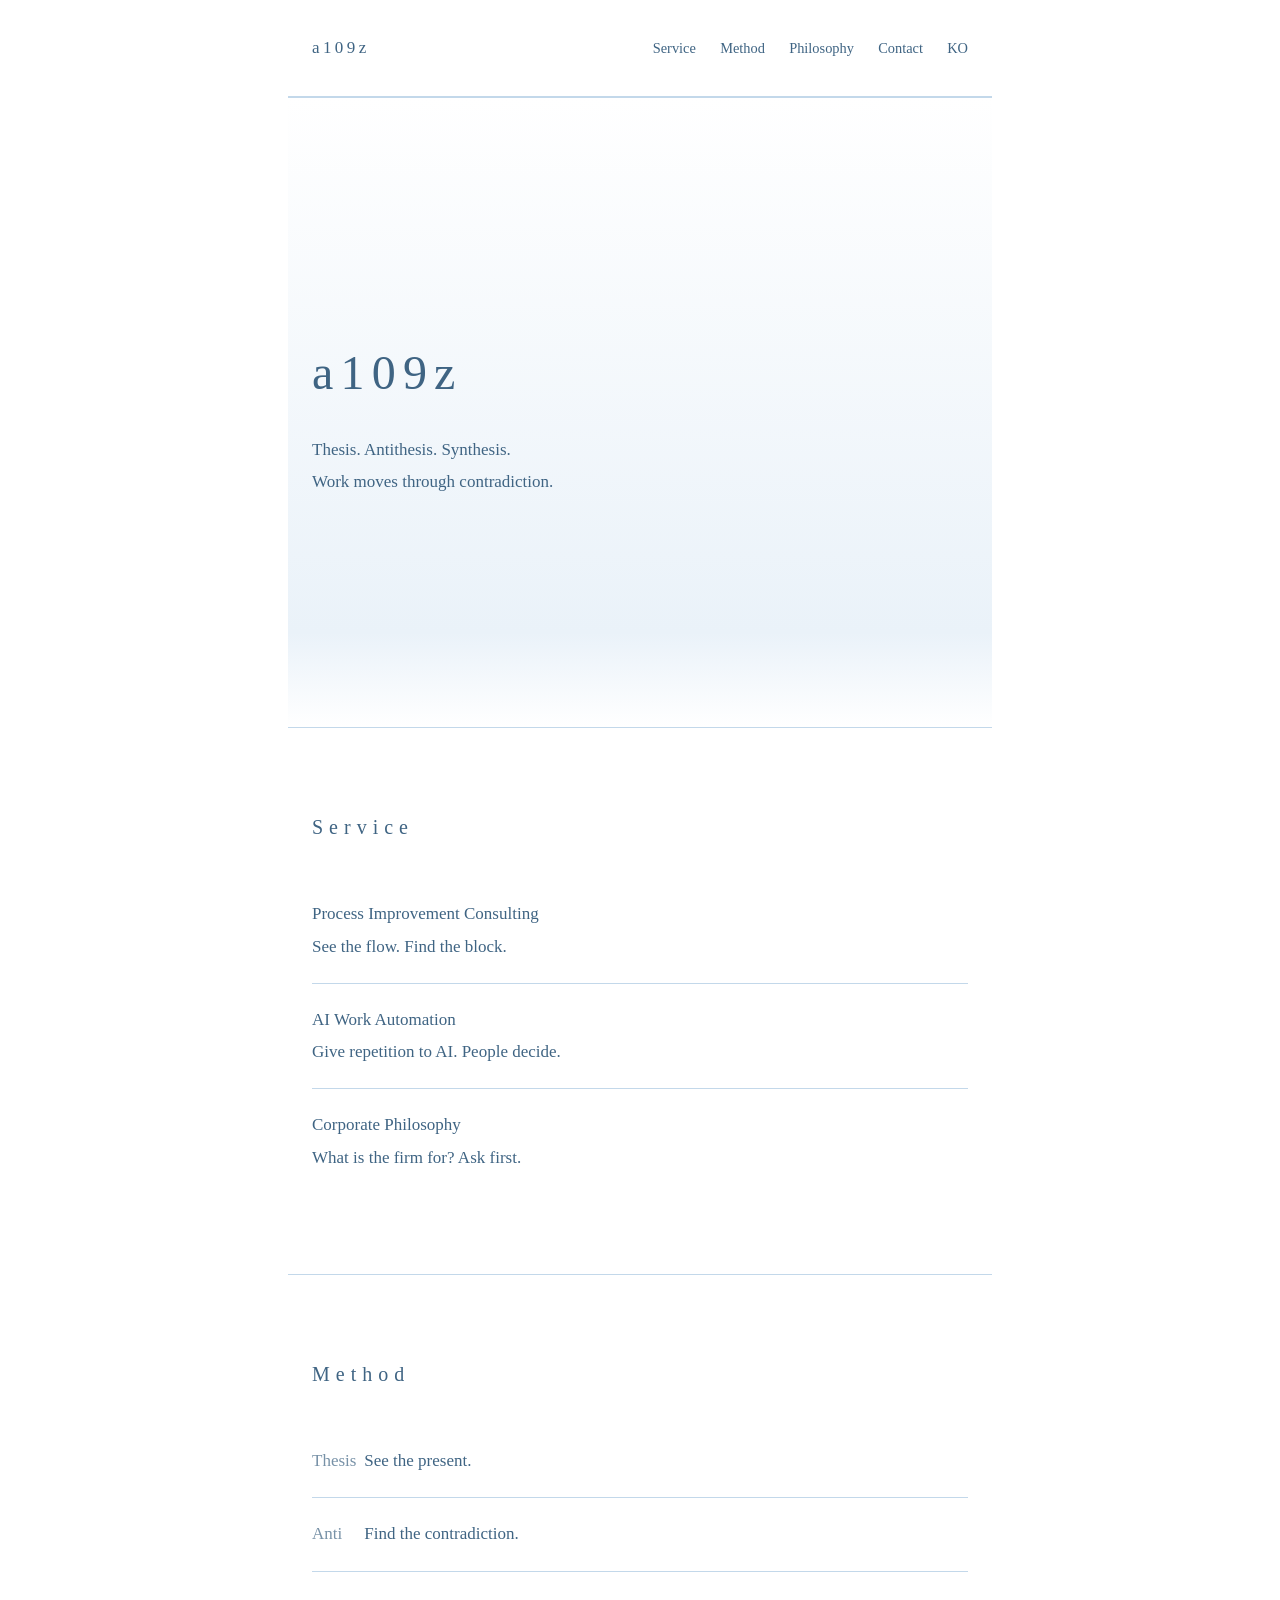
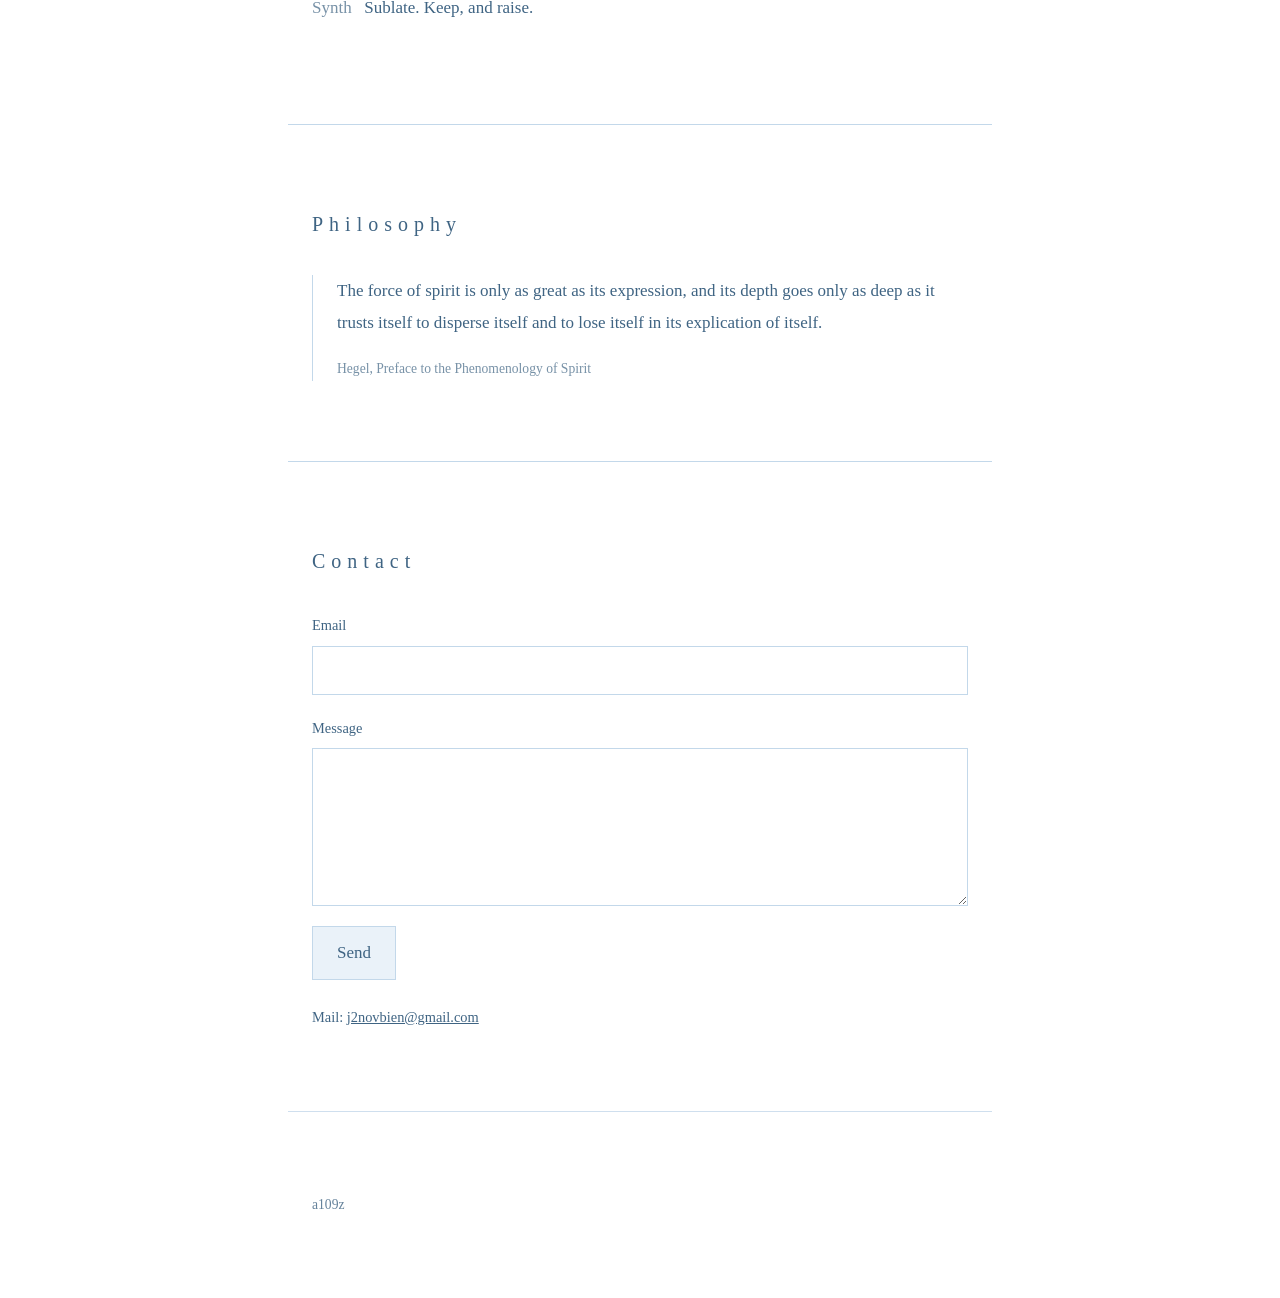
==== en/index.html @ ff3907e1 "Add skeleton homepage (ko, en)" ====
<!doctype html>
<html lang="en">
<head>
  <meta charset="utf-8">
  <meta name="viewport" content="width=device-width, initial-scale=1">
  <title>a109z</title>
  <meta name="description" content="Process improvement. AI work automation. Corporate philosophy.">
  <link rel="stylesheet" href="../style.css">
</head>
<body>
  <header>
    <span class="mark">a109z</span>
    <div>
      <nav style="display:inline">
        <a href="#service">Service</a>
        <a href="#method">Method</a>
        <a href="#philosophy">Philosophy</a>
        <a href="#contact">Contact</a>
      </nav>
      <span class="lang"><a href="../">KO</a></span>
    </div>
  </header>

  <section class="hero" id="top">
    <h1>a109z</h1>
    <p>Thesis. Antithesis. Synthesis.</p>
    <p>Work moves through contradiction.</p>
  </section>

  <section id="service">
    <h2>Service</h2>
    <ul class="list">
      <li><h3>Process Improvement Consulting</h3><p>See the flow. Find the block.</p></li>
      <li><h3>AI Work Automation</h3><p>Give repetition to AI. People decide.</p></li>
      <li><h3>Corporate Philosophy</h3><p>What is the firm for? Ask first.</p></li>
    </ul>
  </section>

  <section id="method">
    <h2>Method</h2>
    <ul class="list">
      <li><span class="tag">Thesis</span> See the present.</li>
      <li><span class="tag">Anti</span> Find the contradiction.</li>
      <li><span class="tag">Synth</span> Sublate. Keep, and raise.</li>
    </ul>
  </section>

  <section id="philosophy">
    <h2>Philosophy</h2>
    <blockquote>
      <p>The force of spirit is only as great as its expression, and its depth goes only as deep as it trusts itself to disperse itself and to lose itself in its explication of itself.</p>
      <cite>Hegel, Preface to the Phenomenology of Spirit</cite>
    </blockquote>
  </section>

  <section id="contact">
    <h2>Contact</h2>
    <form action="https://formspree.io/f/maeowblg" method="POST">
      <label>Email<input type="email" name="email" required></label>
      <label>Message<textarea name="message" rows="5" required></textarea></label>
      <button type="submit">Send</button>
    </form>
    <p class="note">Mail: <a href="mailto:j2novbien@gmail.com">j2novbien@gmail.com</a></p>
  </section>

  <footer>a109z</footer>
</body>
</html>
---- style.css ----
:root {
  --paper: #ffffff;
  --wash: #eaf2f9;
  --line: #c3d8ea;
  --ink: #3f6483;
}

* { box-sizing: border-box; margin: 0; padding: 0; }

html { scroll-behavior: smooth; }

body {
  background: var(--paper);
  color: var(--ink);
  font-family: "Noto Serif KR", "Nanum Myeongjo", "Batang", Georgia, serif;
  line-height: 1.9;
  font-size: 1.0625rem;
}

header, section, footer {
  max-width: 44rem;
  margin: 0 auto;
  padding: 5rem 1.5rem;
}

header {
  display: flex;
  justify-content: space-between;
  align-items: baseline;
  padding-top: 2rem;
  padding-bottom: 2rem;
  border-bottom: 1px solid var(--line);
}

header .mark { letter-spacing: 0.2em; }
nav a, .lang a { color: var(--ink); text-decoration: none; margin-left: 1.25rem; font-size: 0.9rem; }
nav a:hover, .lang a:hover { border-bottom: 1px solid var(--ink); }

h1 { font-size: 3rem; font-weight: 400; letter-spacing: 0.15em; margin-bottom: 1rem; }
h2 { font-size: 1.25rem; font-weight: 400; letter-spacing: 0.3em; margin-bottom: 2rem; }
h3 { font-size: 1.0625rem; font-weight: 400; }

.hero {
  min-height: 70vh;
  display: flex;
  flex-direction: column;
  justify-content: center;
  background: linear-gradient(to bottom, var(--paper), var(--wash) 85%, var(--paper));
}

section { border-top: 1px solid var(--line); }

.list { list-style: none; }
.list li { padding: 1.25rem 0; border-bottom: 1px solid var(--line); }
.list li:last-child { border-bottom: 0; }
.list .tag { display: inline-block; min-width: 3rem; opacity: 0.7; }

blockquote { border-left: 1px solid var(--line); padding-left: 1.5rem; }
blockquote p { margin-bottom: 1rem; }
cite { display: block; font-size: 0.85rem; opacity: 0.7; font-style: normal; }

form { display: grid; gap: 1.25rem; }
label { display: grid; gap: 0.4rem; font-size: 0.9rem; }
input, textarea {
  font: inherit; color: var(--ink); background: var(--paper);
  border: 1px solid var(--line); padding: 0.6rem 0.75rem; border-radius: 0;
}
input:focus, textarea:focus { outline: 0; background: var(--wash); }
button {
  font: inherit; color: var(--ink); background: var(--wash);
  border: 1px solid var(--line); padding: 0.6rem 1.5rem; cursor: pointer; justify-self: start;
}
button:hover { background: var(--line); }
.note { margin-top: 1.5rem; font-size: 0.9rem; }
.note a { color: var(--ink); }

footer { border-top: 1px solid var(--line); font-size: 0.85rem; opacity: 0.8; }

@media (max-width: 40rem) {
  h1 { font-size: 2.25rem; }
  section { padding: 3.5rem 1.25rem; }
}
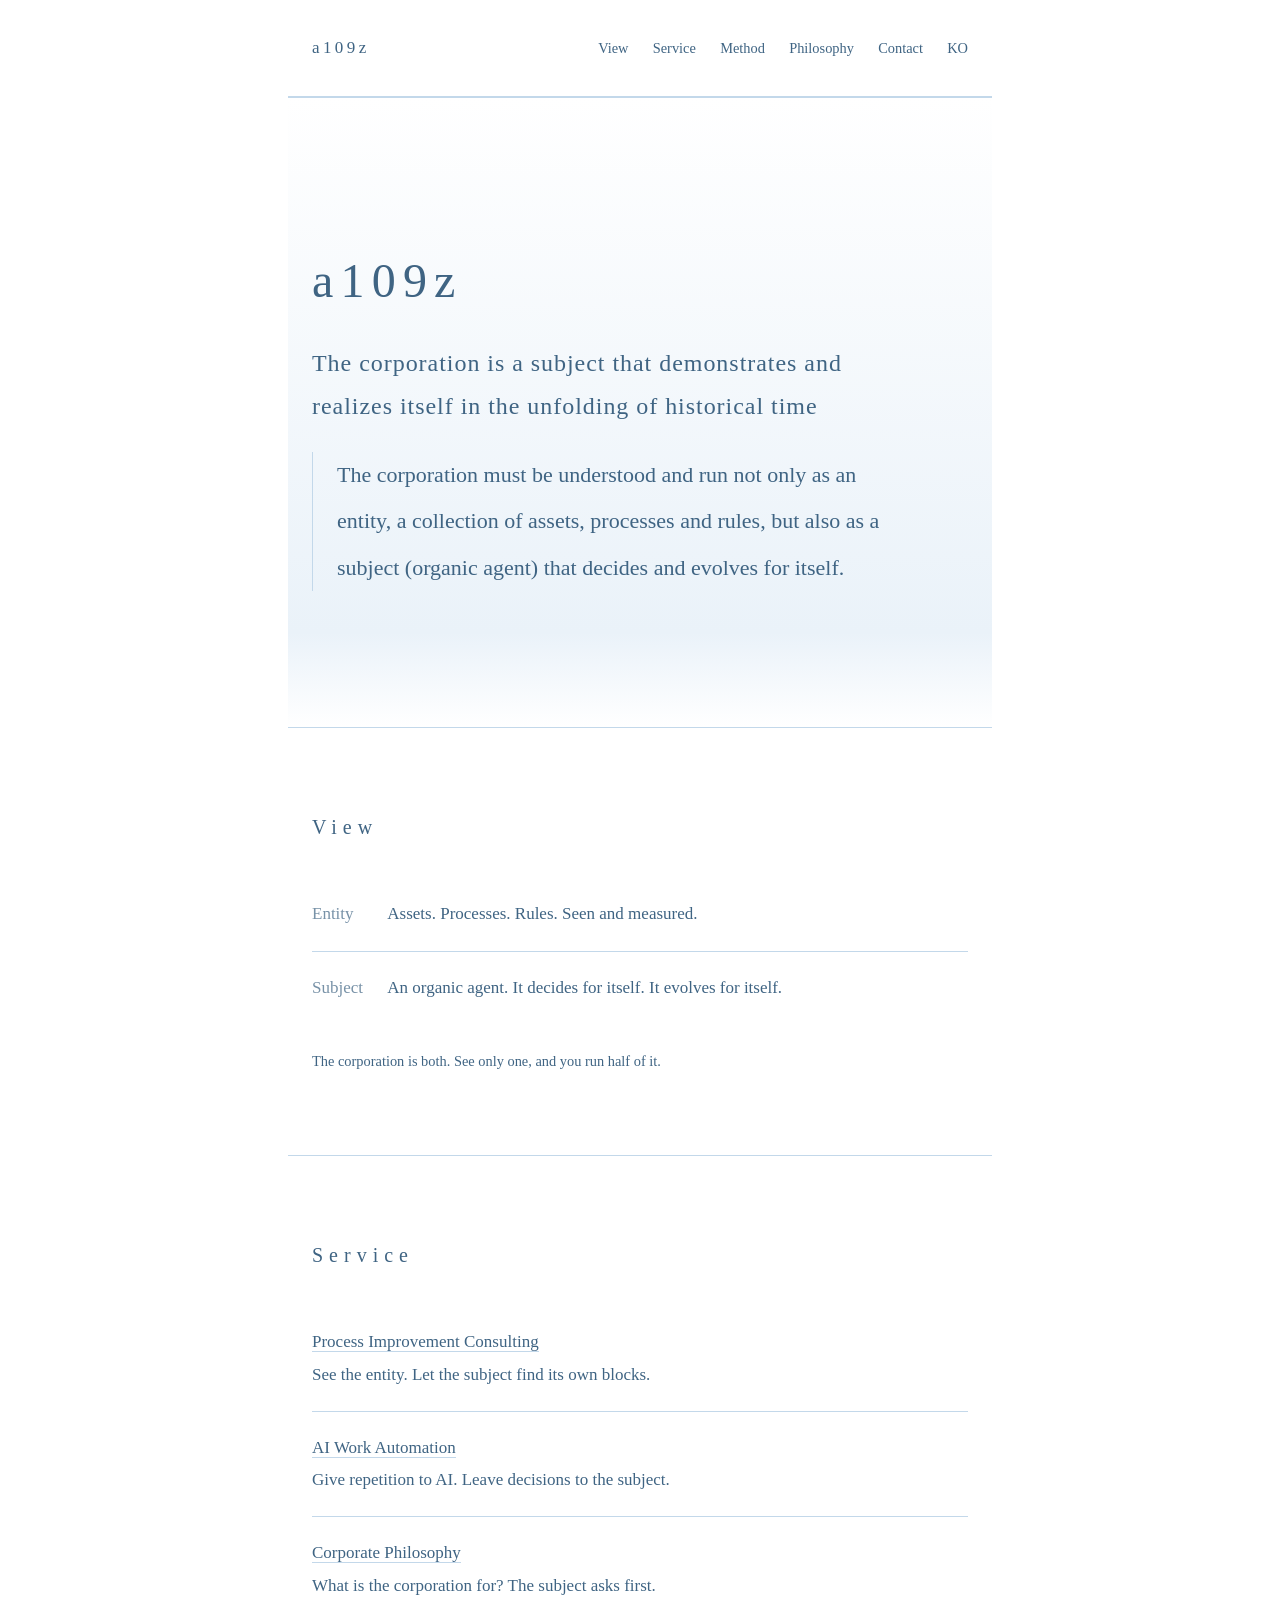
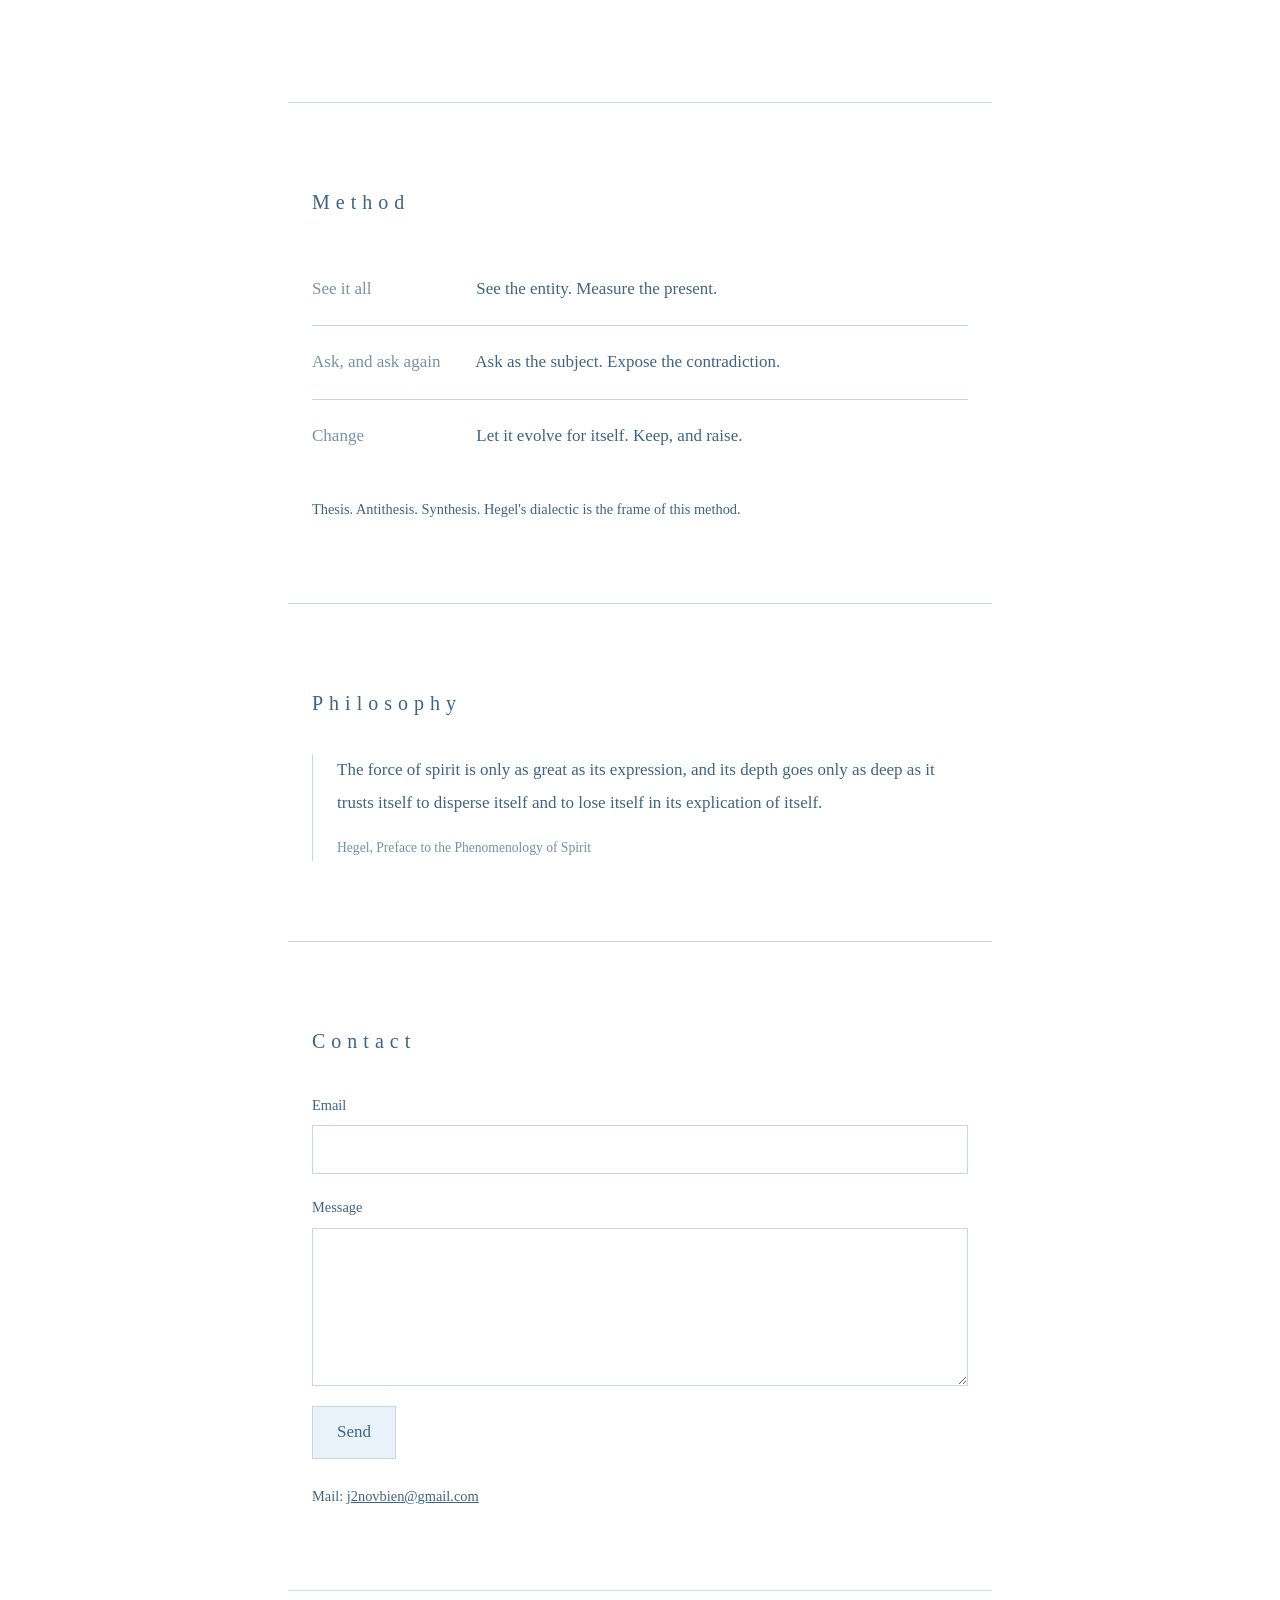
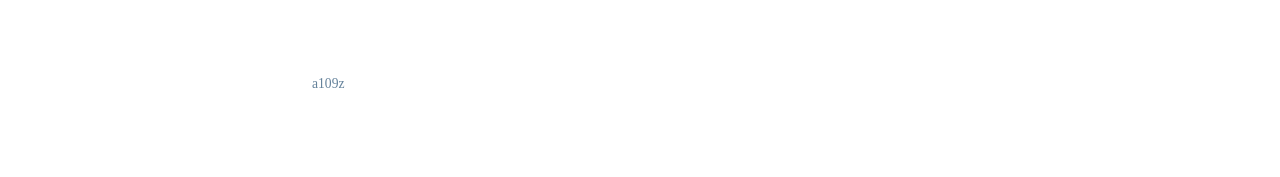
==== commit 01044ce7: "v1: 출발점 문장 적용, 서비스 상세 페이지 6개(한/영) 추가 Co-Authored-By: Claude Sonnet 5.5 <noreply@anthropic.com>" ====
--- a/en/index.html
+++ b/en/index.html
@@ -12,6 +12,7 @@
     <span class="mark">a109z</span>
     <div>
       <nav style="display:inline">
+        <a href="#view">View</a>
         <a href="#service">Service</a>
         <a href="#method">Method</a>
         <a href="#philosophy">Philosophy</a>
@@ -23,26 +24,36 @@
 
   <section class="hero" id="top">
     <h1>a109z</h1>
-    <p>Thesis. Antithesis. Synthesis.</p>
-    <p>Work moves through contradiction.</p>
+    <p class="tagline">The corporation is a subject that demonstrates and realizes itself in the unfolding of historical time</p>
+    <p class="premise">The corporation must be understood and run not only as an entity, a collection of assets, processes and rules, but also as a subject (organic agent) that decides and evolves for itself.</p>
+  </section>
+
+  <section id="view">
+    <h2>View</h2>
+    <ul class="list pair">
+      <li><span class="tag">Entity</span> Assets. Processes. Rules. Seen and measured.</li>
+      <li><span class="tag">Subject</span> An organic agent. It decides for itself. It evolves for itself.</li>
+    </ul>
+    <p class="note">The corporation is both. See only one, and you run half of it.</p>
   </section>
 
   <section id="service">
     <h2>Service</h2>
     <ul class="list">
-      <li><h3>Process Improvement Consulting</h3><p>See the flow. Find the block.</p></li>
-      <li><h3>AI Work Automation</h3><p>Give repetition to AI. People decide.</p></li>
-      <li><h3>Corporate Philosophy</h3><p>What is the firm for? Ask first.</p></li>
+      <li><h3><a href="process.html">Process Improvement Consulting</a></h3><p>See the entity. Let the subject find its own blocks.</p></li>
+      <li><h3><a href="automation.html">AI Work Automation</a></h3><p>Give repetition to AI. Leave decisions to the subject.</p></li>
+      <li><h3><a href="corporate.html">Corporate Philosophy</a></h3><p>What is the corporation for? The subject asks first.</p></li>
     </ul>
   </section>
 
   <section id="method">
     <h2>Method</h2>
     <ul class="list">
-      <li><span class="tag">Thesis</span> See the present.</li>
-      <li><span class="tag">Anti</span> Find the contradiction.</li>
-      <li><span class="tag">Synth</span> Sublate. Keep, and raise.</li>
+      <li><span class="tag">See it all</span> See the entity. Measure the present.</li>
+      <li><span class="tag">Ask, and ask again</span> Ask as the subject. Expose the contradiction.</li>
+      <li><span class="tag">Change</span> Let it evolve for itself. Keep, and raise.</li>
     </ul>
+    <p class="note">Thesis. Antithesis. Synthesis. Hegel's dialectic is the frame of this method.</p>
   </section>
 
   <section id="philosophy">
--- a/style.css
+++ b/style.css
@@ -55,6 +55,21 @@
 .list li:last-child { border-bottom: 0; }
 .list .tag { display: inline-block; min-width: 3rem; opacity: 0.7; }
 
+header a.mark { color: var(--ink); text-decoration: none; }
+h3 a { color: var(--ink); text-decoration: none; border-bottom: 1px solid var(--line); }
+h3 a:hover { border-bottom-color: var(--ink); }
+.page h1 { font-size: 2.25rem; }
+.tagline { font-size: 1.5rem; letter-spacing: 0.04em; line-height: 1.8; max-width: 36rem; }
+.premise { font-size: 1.375rem; line-height: 2.1; max-width: 36rem; margin-top: 1.5rem; padding-left: 1.5rem; border-left: 1px solid var(--line); }
+.page .premise { font-size: 1.125rem; }
+.pair .tag { min-width: 4.5rem; }
+#method .tag { min-width: 9.5rem; margin-right: 0.5rem; }
+h2 .tag { margin-right: 1rem; opacity: 0.7; }
+.steps { padding-left: 1.5rem; }
+.steps li { padding: 1rem 0; border-bottom: 1px solid var(--line); }
+.steps li:last-child { border-bottom: 0; }
+#contact a { color: var(--ink); }
+
 blockquote { border-left: 1px solid var(--line); padding-left: 1.5rem; }
 blockquote p { margin-bottom: 1rem; }
 cite { display: block; font-size: 0.85rem; opacity: 0.7; font-style: normal; }
@@ -78,5 +93,6 @@
 
 @media (max-width: 40rem) {
   h1 { font-size: 2.25rem; }
+  .premise { font-size: 1.125rem; }
   section { padding: 3.5rem 1.25rem; }
 }
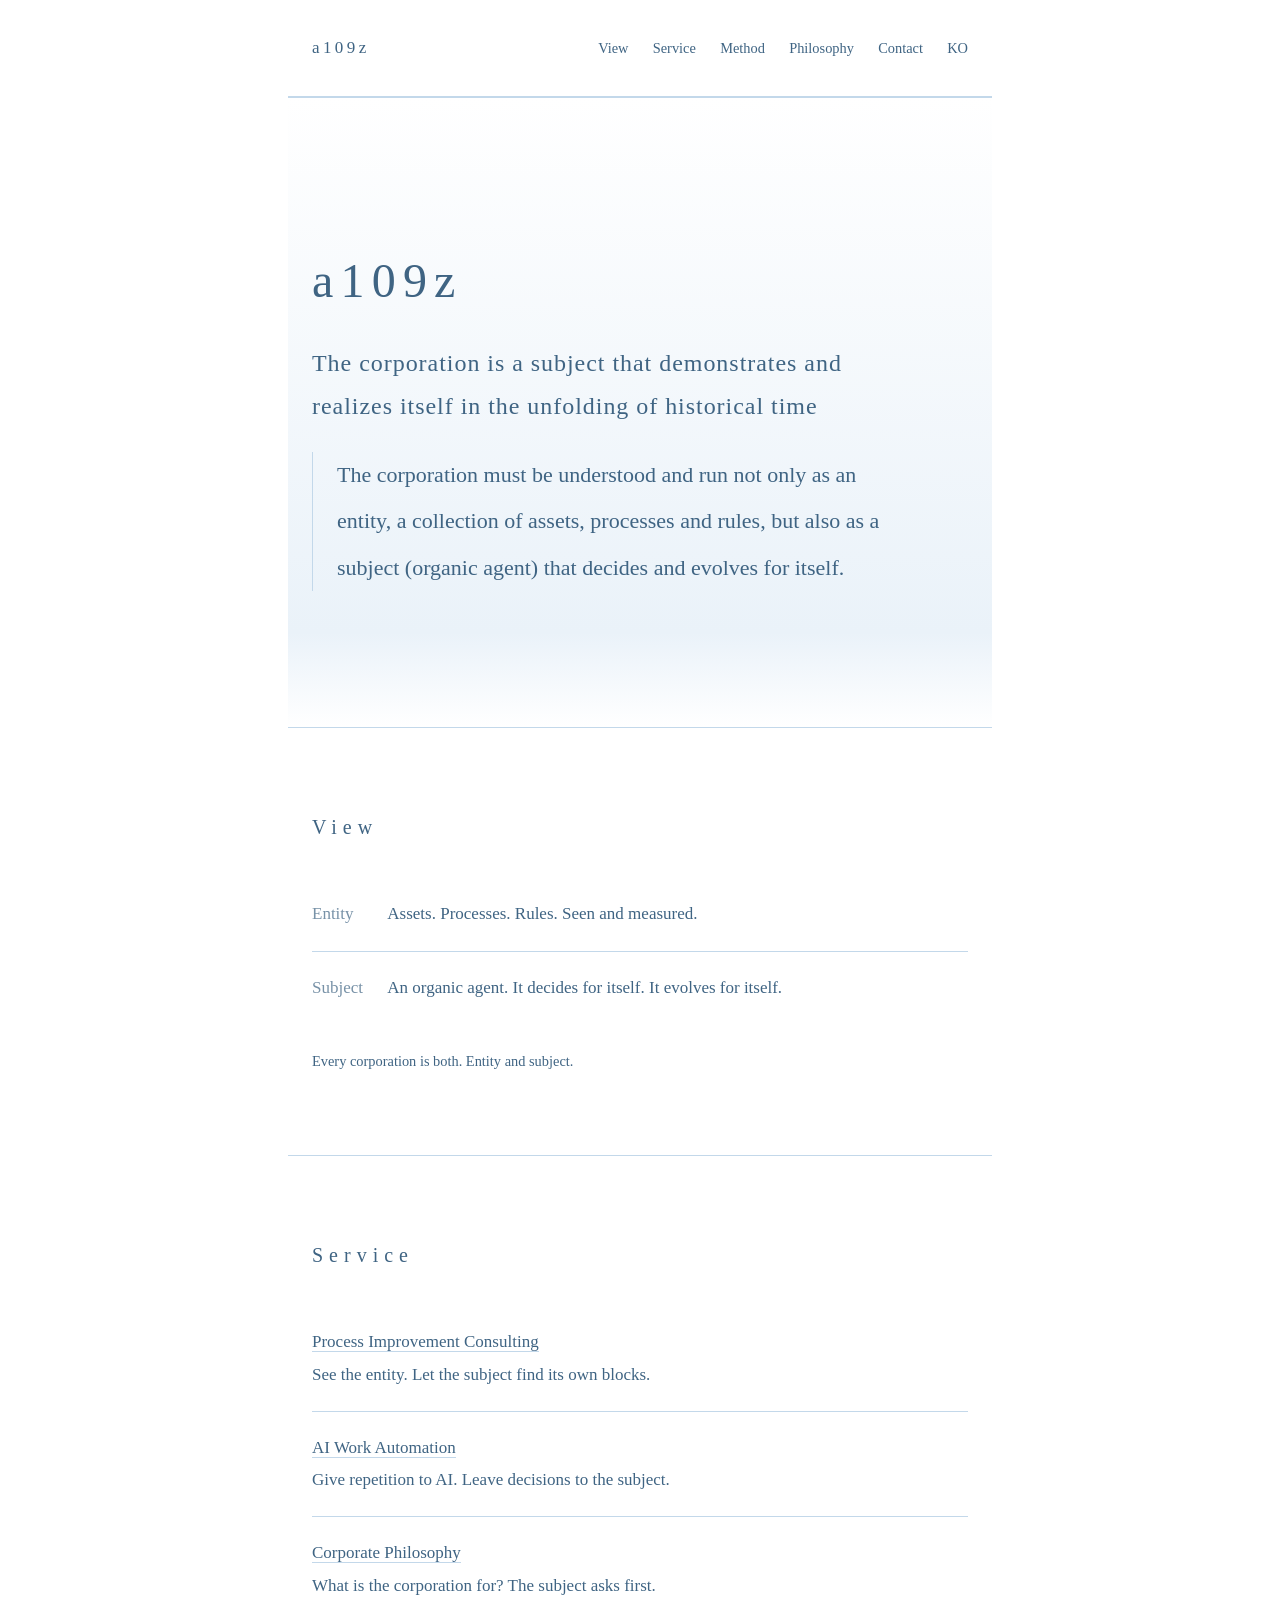
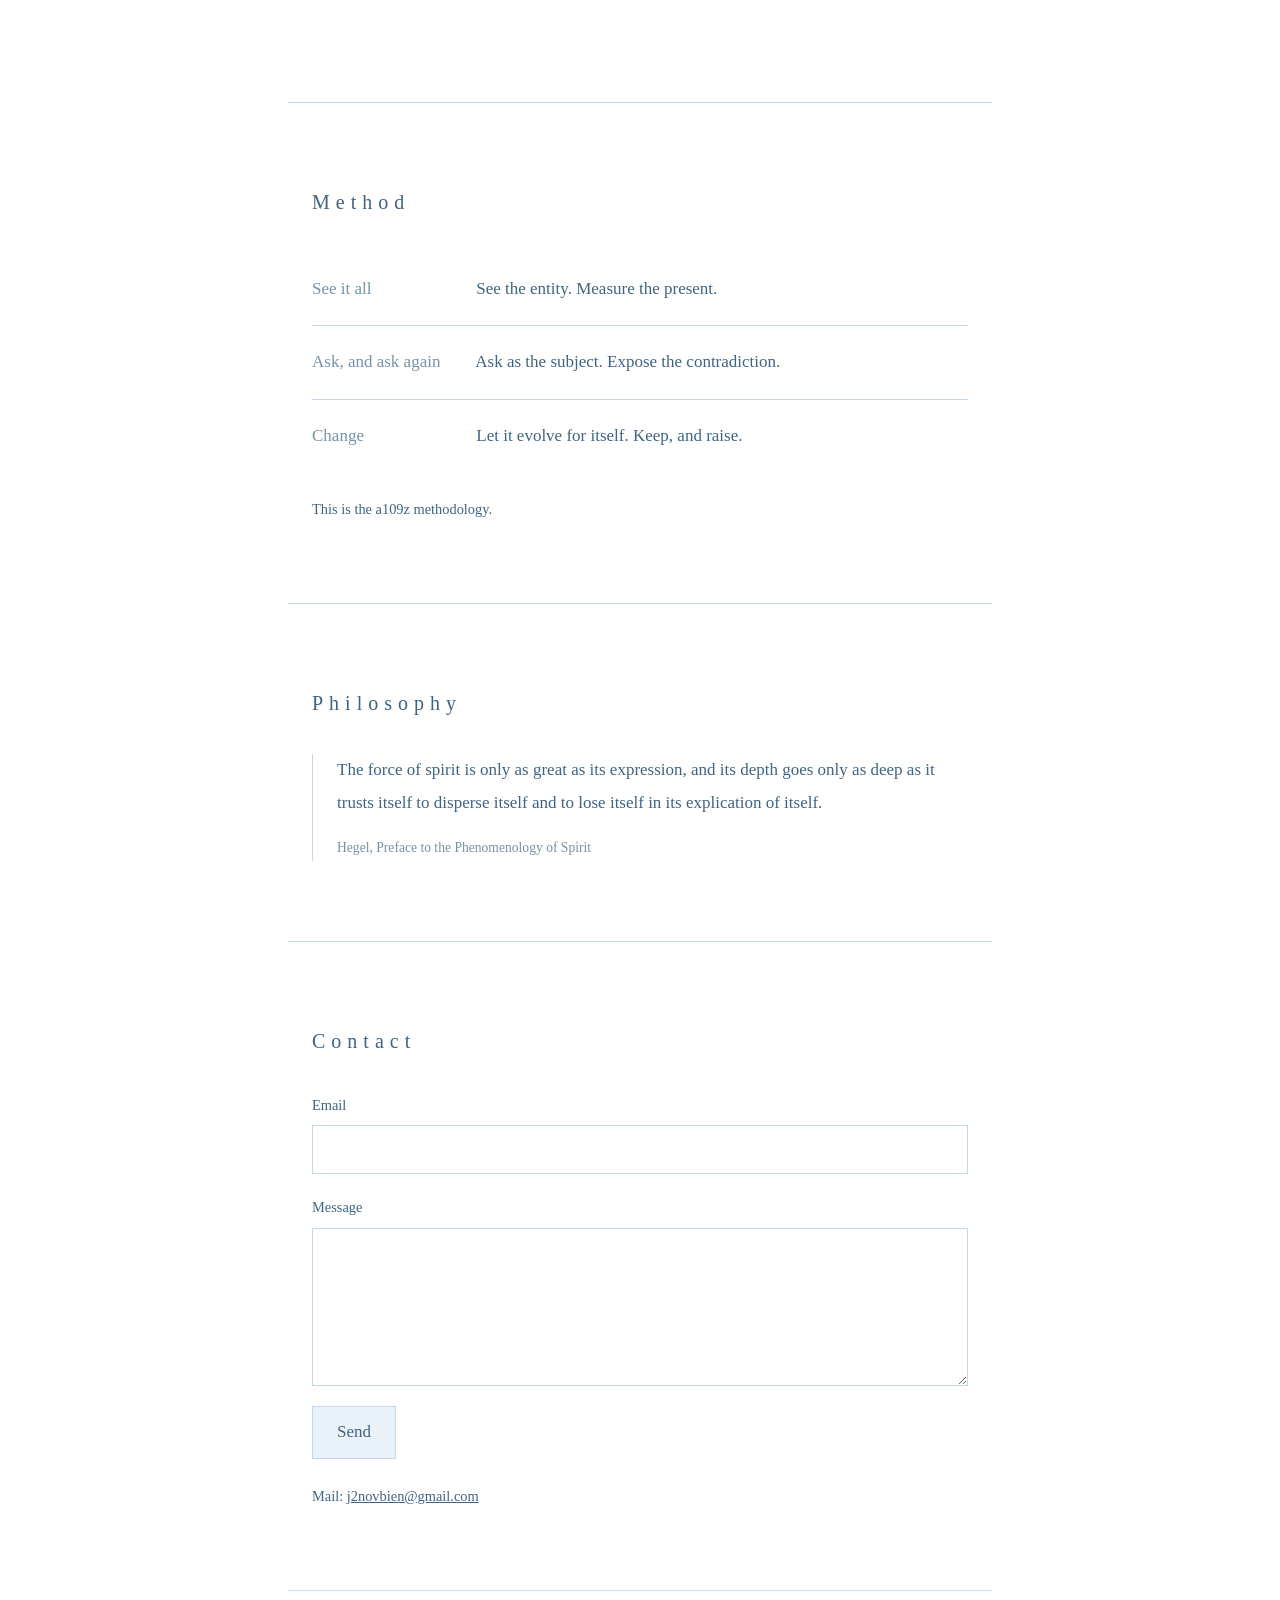
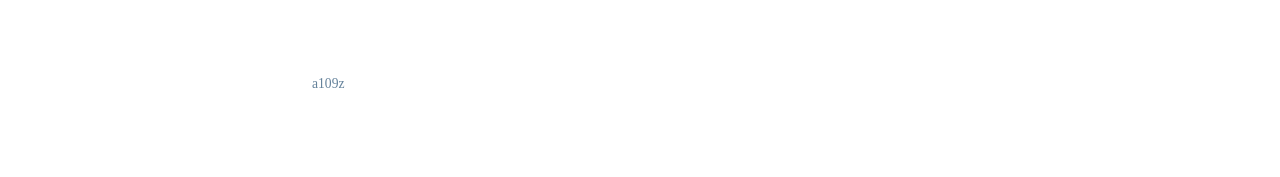
==== commit 2982cf55: "첫 화면 문구 한 줄, 관점·방법 문장 수정 Co-Authored-By: Claude Sonnet 5.5 <noreply@anthropic.com>" ====
--- a/en/index.html
+++ b/en/index.html
@@ -34,7 +34,7 @@
       <li><span class="tag">Entity</span> Assets. Processes. Rules. Seen and measured.</li>
       <li><span class="tag">Subject</span> An organic agent. It decides for itself. It evolves for itself.</li>
     </ul>
-    <p class="note">The corporation is both. See only one, and you run half of it.</p>
+    <p class="note">Every corporation is both. Entity and subject.</p>
   </section>
 
   <section id="service">
@@ -53,7 +53,7 @@
       <li><span class="tag">Ask, and ask again</span> Ask as the subject. Expose the contradiction.</li>
       <li><span class="tag">Change</span> Let it evolve for itself. Keep, and raise.</li>
     </ul>
-    <p class="note">Thesis. Antithesis. Synthesis. Hegel's dialectic is the frame of this method.</p>
+    <p class="note">This is the a109z methodology.</p>
   </section>
 
   <section id="philosophy">
--- a/style.css
+++ b/style.css
@@ -60,6 +60,7 @@
 h3 a:hover { border-bottom-color: var(--ink); }
 .page h1 { font-size: 2.25rem; }
 .tagline { font-size: 1.5rem; letter-spacing: 0.04em; line-height: 1.8; max-width: 36rem; }
+html[lang="ko"] .tagline { font-size: 1.25rem; letter-spacing: 0; max-width: none; white-space: nowrap; }
 .premise { font-size: 1.375rem; line-height: 2.1; max-width: 36rem; margin-top: 1.5rem; padding-left: 1.5rem; border-left: 1px solid var(--line); }
 .page .premise { font-size: 1.125rem; }
 .pair .tag { min-width: 4.5rem; }
@@ -94,5 +95,8 @@
 @media (max-width: 40rem) {
   h1 { font-size: 2.25rem; }
   .premise { font-size: 1.125rem; }
+  html[lang="ko"] .tagline { font-size: 1.0625rem; white-space: normal; }
+  #method .tag { display: block; min-width: 0; margin-right: 0; }
+  h2 .tag { display: block; margin: 0 0 0.25rem; }
   section { padding: 3.5rem 1.25rem; }
 }
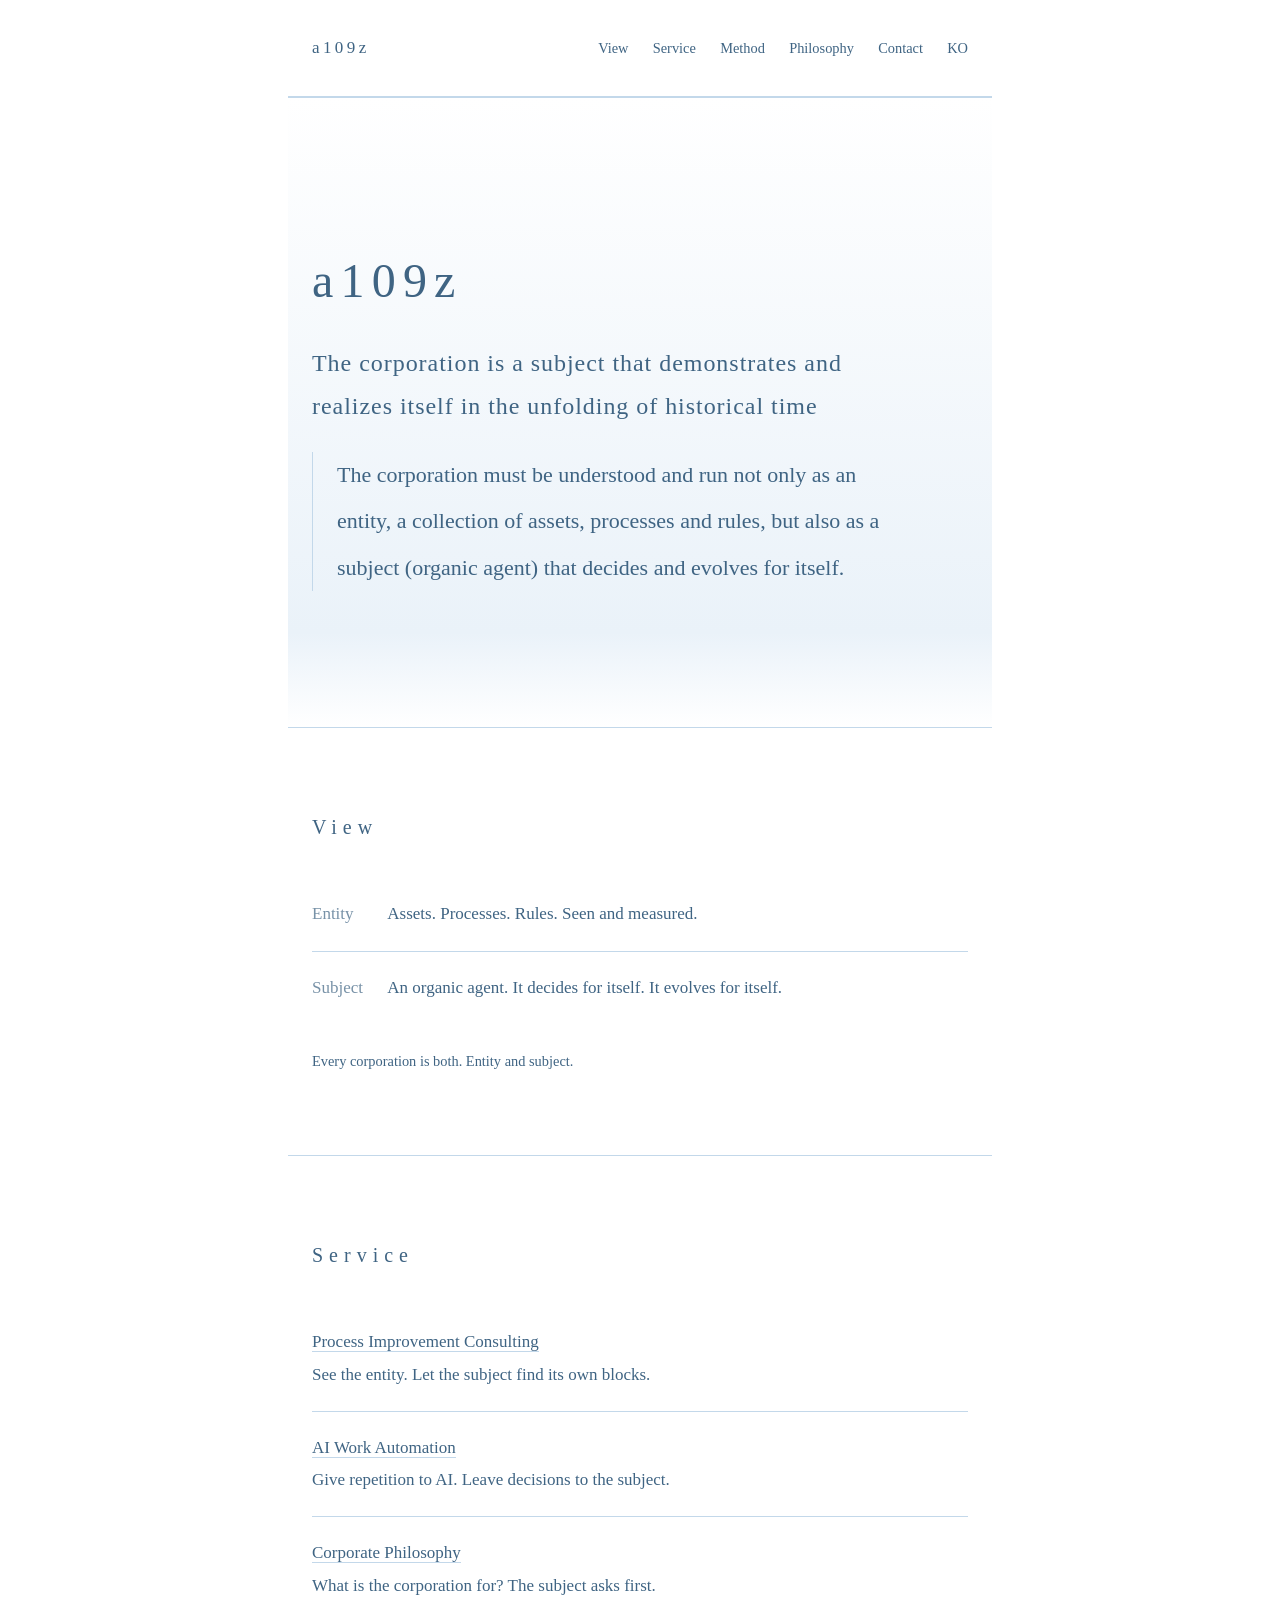
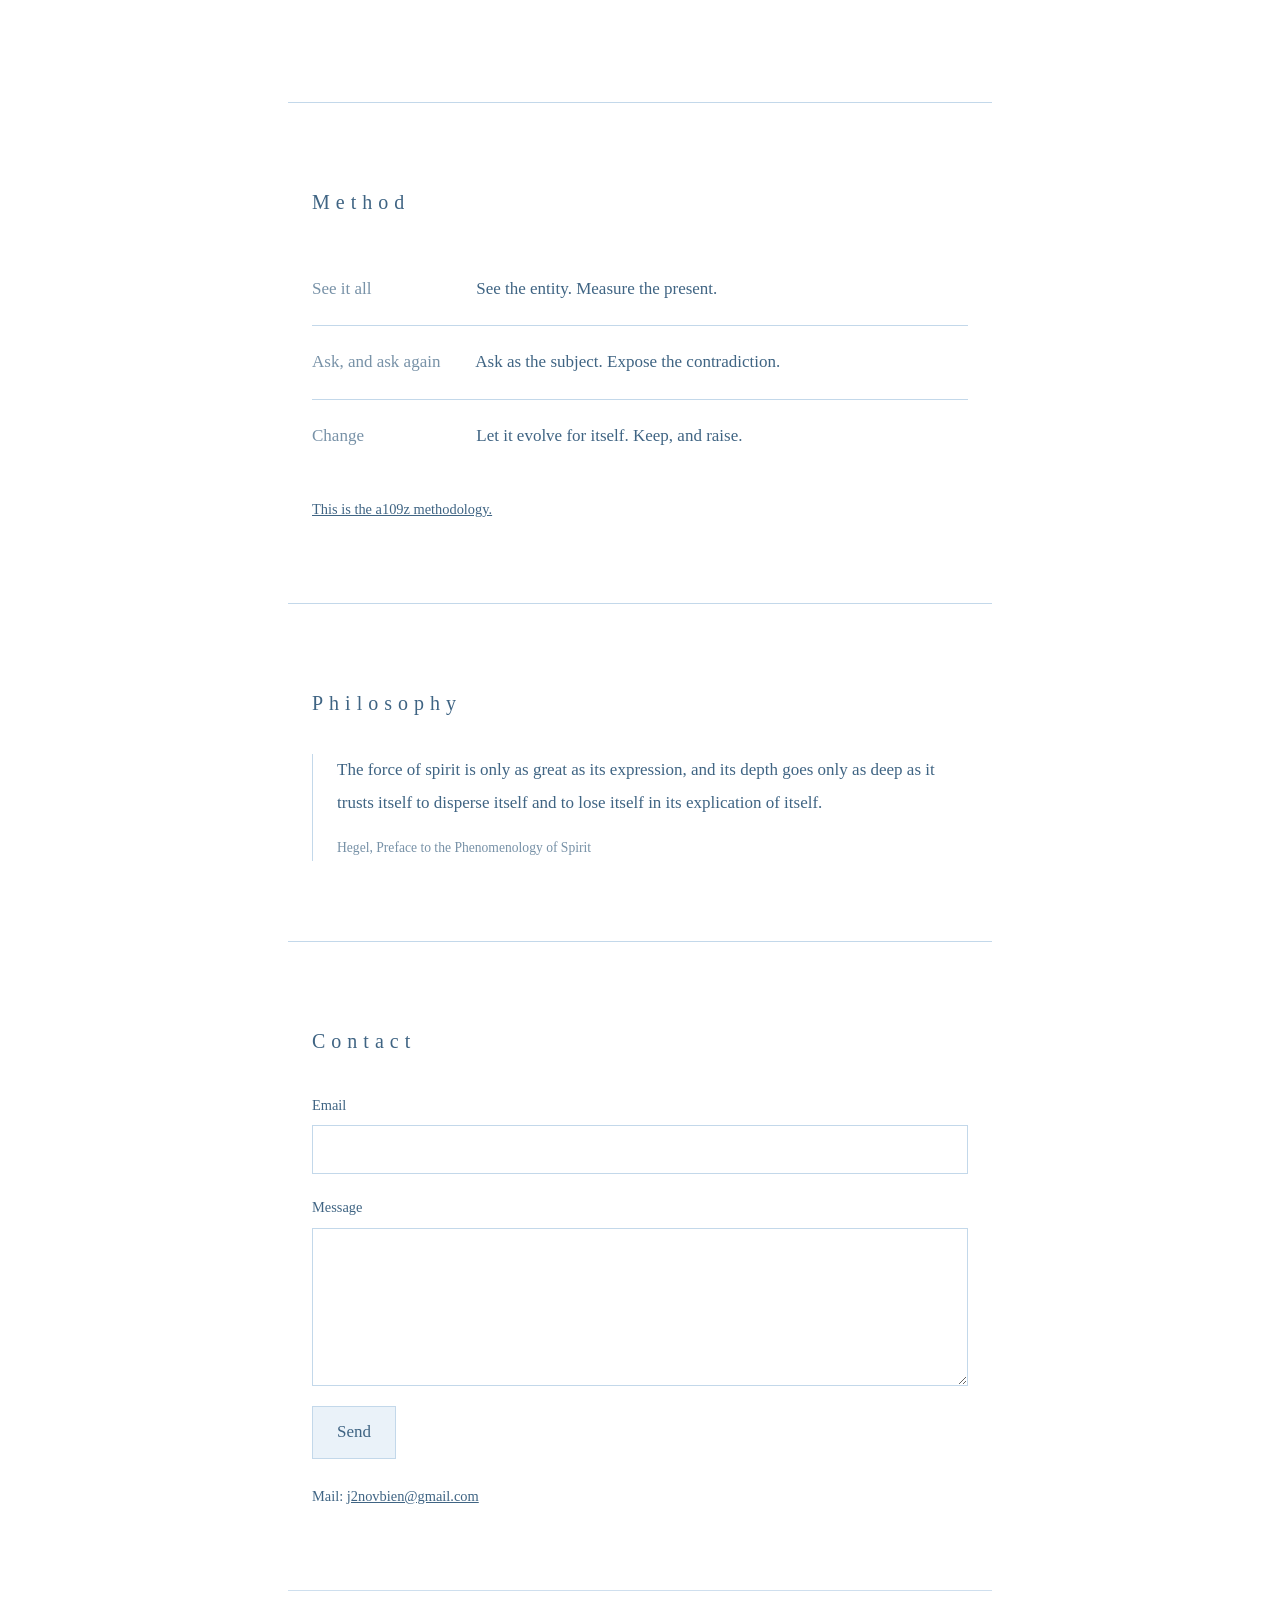
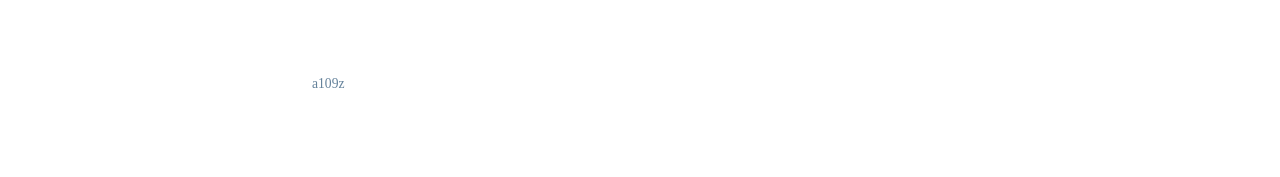
==== commit c0df46ab: "a109z 방법론 페이지 추가(한/영) Co-Authored-By: Claude Sonnet 5.5 <noreply@anthropic.com>" ====
--- a/en/index.html
+++ b/en/index.html
@@ -53,7 +53,7 @@
       <li><span class="tag">Ask, and ask again</span> Ask as the subject. Expose the contradiction.</li>
       <li><span class="tag">Change</span> Let it evolve for itself. Keep, and raise.</li>
     </ul>
-    <p class="note">This is the a109z methodology.</p>
+    <p class="note"><a href="method.html">This is the a109z methodology.</a></p>
   </section>
 
   <section id="philosophy">
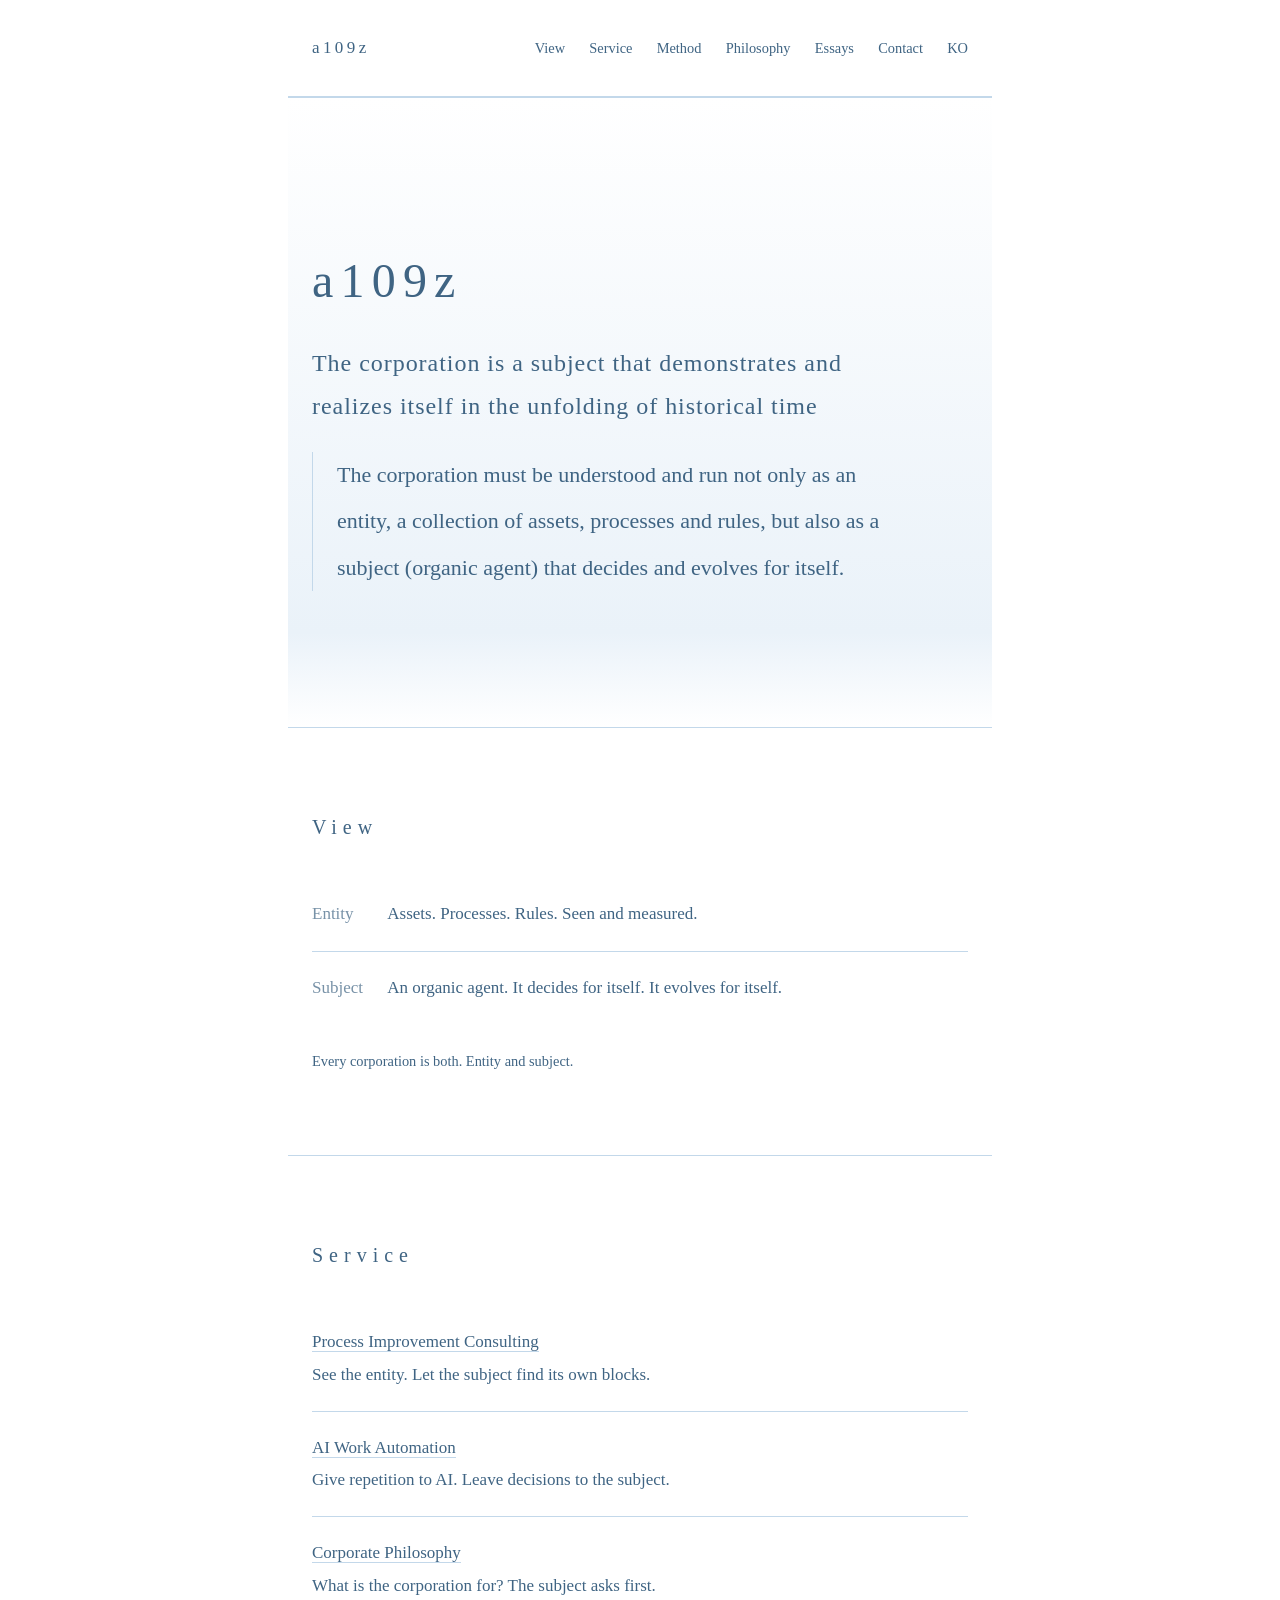
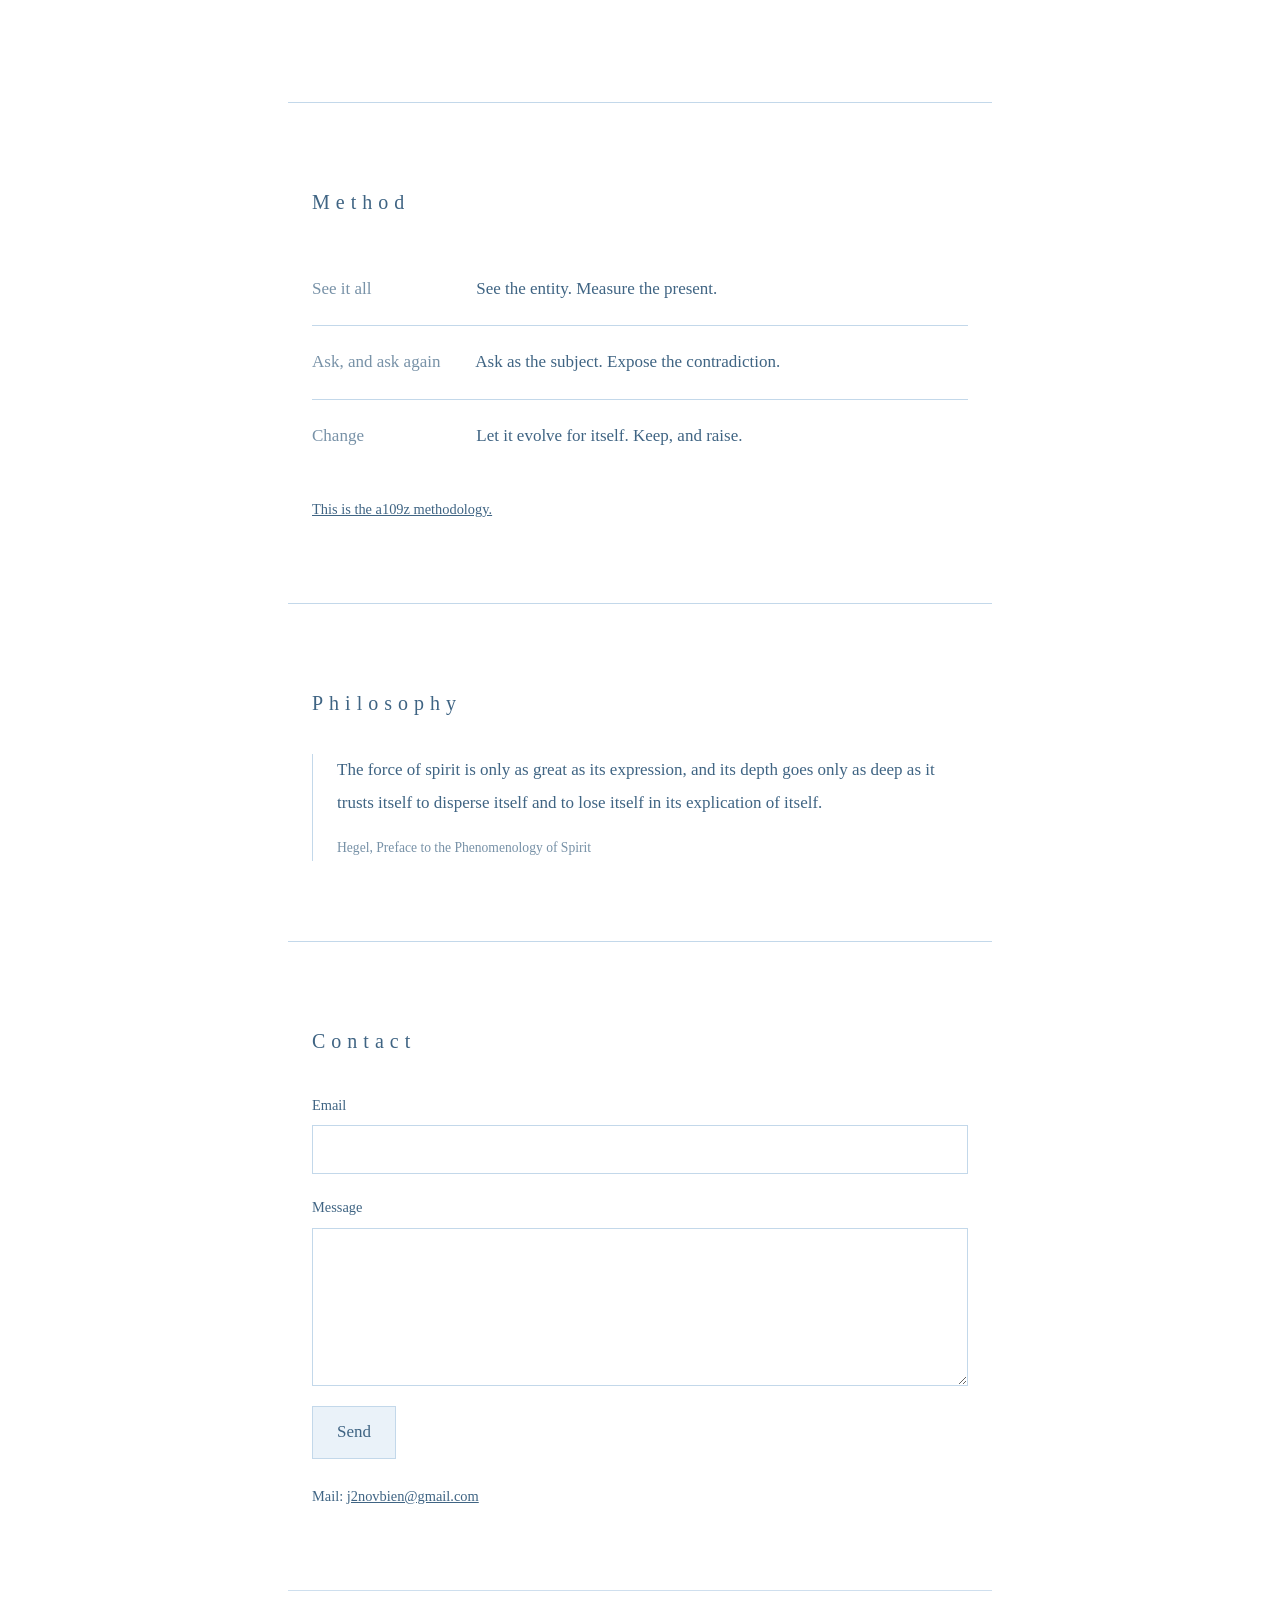
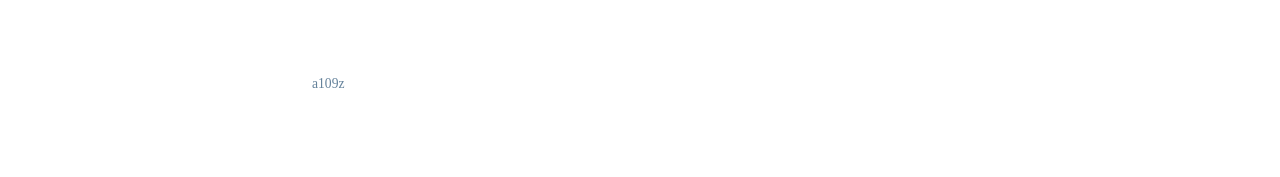
==== commit 34560045: "에세이 섹션 추가, 첫 글: 본원사업과 핵심역량으로 기업을 읽는다(한/영) Co-Authored-By: Claude Sonnet 5.5 <noreply@anthropic.com>" ====
--- a/en/index.html
+++ b/en/index.html
@@ -16,6 +16,7 @@
         <a href="#service">Service</a>
         <a href="#method">Method</a>
         <a href="#philosophy">Philosophy</a>
+        <a href="essay.html">Essays</a>
         <a href="#contact">Contact</a>
       </nav>
       <span class="lang"><a href="../">KO</a></span>
--- a/style.css
+++ b/style.css
@@ -66,6 +66,8 @@
 .pair .tag { min-width: 4.5rem; }
 #method .tag { min-width: 9.5rem; margin-right: 0.5rem; }
 h2 .tag { margin-right: 1rem; opacity: 0.7; }
+.essay p { margin-bottom: 1rem; }
+.hero .note { margin-top: 1rem; }
 .steps { padding-left: 1.5rem; }
 .steps li { padding: 1rem 0; border-bottom: 1px solid var(--line); }
 .steps li:last-child { border-bottom: 0; }
